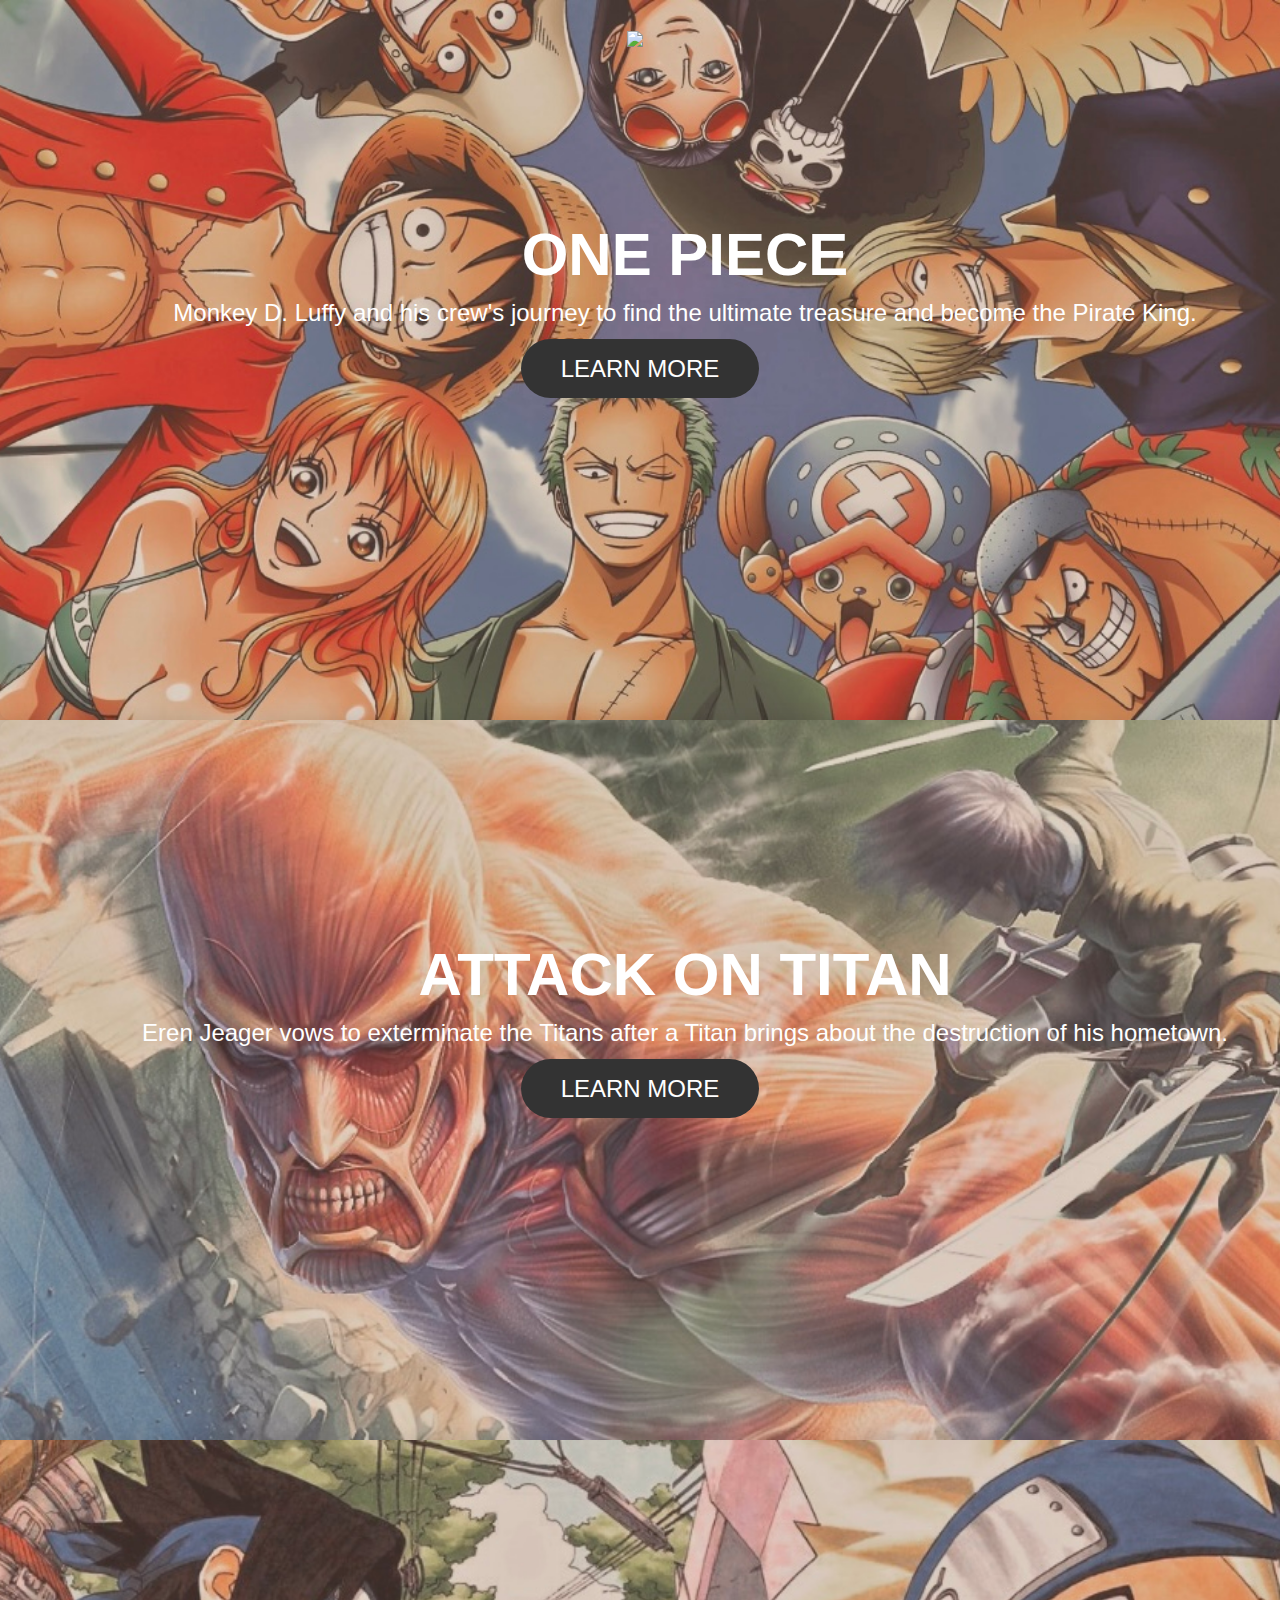
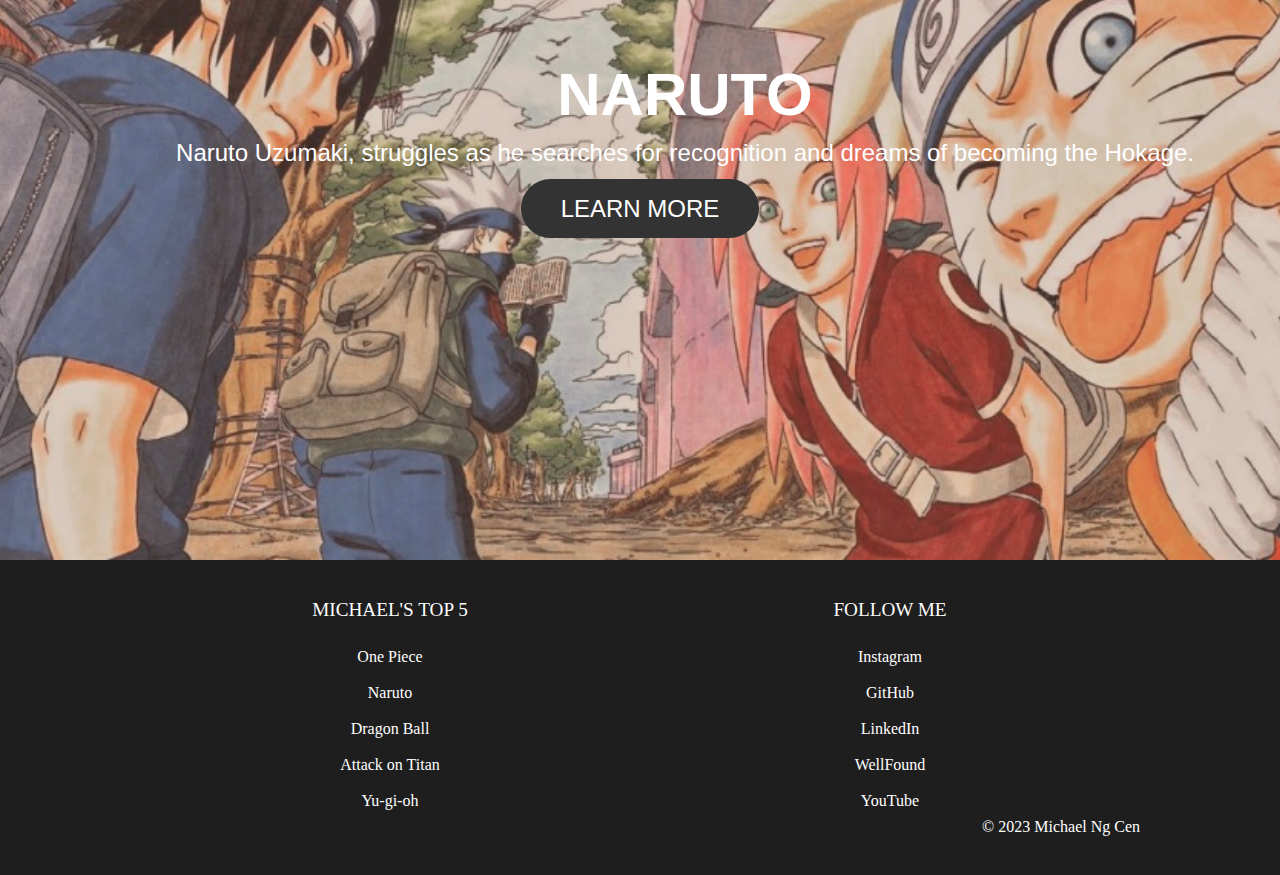
==== index.html @ c1fb8f48 "API" ====
<!DOCTYPE html>
<html lang="en">
  <head>
    <meta charset="UTF-8" />
    <meta http-equiv="X-UA-Compatible" content="IE=edge" />
    <meta name="viewport" content="width=device-width, initial-scale=1.0" />
    <title>Document</title>
    <script src="./anime.js"></script>
    <script src="./search.js"></script>
    <link rel="stylesheet" href="./anime.css" />
    <link rel="stylesheet" href="./cssReset.css" />
    <link
      rel="stylesheet"
      href="https://use.fontawesome.com/releases/v5.7.2/css/all.css"
      integrity="sha384-fnmOCqbTlWIlj8LyTjo7mOUStjsKC4pOpQbqyi7RrhN7udi9RwhKkMHpvLbHG9Sr"
      crossorigin="anonymous"
    />
  </head>
  <body>
    <div class="landing">
      <div class="landingBackground1">
        <div class="personal-logo-container">
          <a href="./index.html">
            <img src="./assets/kito.svg" id="personal-logo"
          /></a>
          <a href="./search.html" class="search__btn click">
            <i class="fas fa-search"></i>
          </a>
        </div>
        <div class="animeNameContainer">
          <h1 class="animeName">One Piece</h1>
          <div class="animeDesc">
            Monkey D. Luffy and his crew's journey to find the ultimate treasure
            and become the Pirate King.
          </div>
          <a
            href="https://myanimelist.net/anime/21/One_Piece"
            class="animeViewMore"
            >LEARN MORE</a
          >
        </div>
      </div>
      <div class="landingBackground2">
        <div class="animeNameContainer">
          <h1 class="animeName">Attack on Titan</h1>
          <div class="animeDesc">
            Eren Jeager vows to exterminate the Titans after a Titan brings
            about the destruction of his hometown.
          </div>
          <a
            href="https://myanimelist.net/anime/16498/Shingeki_no_Kyojin?q=attac&cat=anime"
            class="animeViewMore"
            >LEARN MORE</a
          >
        </div>
      </div>
      <div class="landingBackground3">
        <div class="animeNameContainer">
          <h1 class="animeName">Naruto</h1>
          <div class="animeDesc">
            Naruto Uzumaki, struggles as he searches for recognition and dreams
            of becoming the Hokage.
          </div>
          <a
            href="https://myanimelist.net/anime/20/Naruto?q=naruto&cat=anime"
            class="animeViewMore"
            >LEARN MORE</a
          >
        </div>
      </div>
    </div>
    <div class="footer">
      <div class="row">
        <div class="column">
          <h3>MICHAEL'S TOP 5</h3>
          <ul class="footerLinks">
            <li><a class="footerLink" href="https://myanimelist.net/anime/21/One_Piece">One Piece</a></li>
            <li><a class="footerLink" href="https://myanimelist.net/anime/20/Naruto?q=naruto&cat=anime">Naruto</a></li>
            <li><a class="footerLink" href="https://myanimelist.net/anime/813/Dragon_Ball_Z?q=dragon%20ball%20z&cat=anime">Dragon Ball</a></li>
            <li><a class="footerLink" href="https://myanimelist.net/anime/16498/Shingeki_no_Kyojin?q=attac&cat=anime">Attack on Titan</a></li>
            <li><a class="footerLink" href="https://myanimelist.net/anime/550/Yu%E2%98%86Gi%E2%98%86Oh?q=yu%20gi&cat=anime">Yu-gi-oh</a></li>
          </ul>
        </div>
        <div class="column">
          <h3>FOLLOW ME</h3>
          <ul class="footerLinks">
            <li><a class="footerLink" href="https://www.instagram.com/michaelngcen/?hl=en">Instagram</a></li>
            <li><a class="footerLink" href="https://github.com/MichaelNgCen">GitHub</a></li>
            <li><a class="footerLink" href="https://www.linkedin.com/in/michaelngcen/">LinkedIn</a></li>
            <li><a class="footerLink" href="https://wellfound.com/u/michael-ng-cen">WellFound</a></li>
            <li><a class="footerLink" href="https://www.youtube.com/channel/UC-G--J9SidloLpRsIN_dN7w">YouTube</a></li>
          </ul>
        </div>
      </div>
      <div class="row">
        <div class="column">
          <p>&copy; 2023 Michael Ng Cen</p>
        </div>
      </div>
    </div>
  </body>
</html>
---- anime.css ----
.landingBackground1 {
  background-position: center;
  background-repeat: no-repeat;
  background-size: cover;
  height: 80vh;
  width: auto;
  text-align: center;
  background-image: url(./assets/onePiece.jpg);
}

.landingBackground2 {
  background-position: center;
  background-repeat: no-repeat;
  background-size: cover;
  height: 80vh;
  width: auto;
  text-align: center;
  background-image: url(./assets/aot.jpg);
}

.landingBackground3 {
  background-position: center;
  background-repeat: no-repeat;
  background-size: cover;
  height: 80vh;
  width: auto;
  text-align: center;
  background-image: url(./assets/naruto.jpg);
}

.logoName {
  display: flex;
}

#personal-logo:hover {
  filter: invert(50%);
}

.personal-logo-container {
  display: flex;
  justify-content: center;
  align-items: center;
  height: 80px;
  position: fixed;
  top: 0;
  left: 0;
  right: 0;
  z-index: 9999;
}

#personal-logo {
  max-height: 60px;
  margin-right: 10px;
}

.search__btn {
  position: fixed;
  top: 20px;
  right: 50px;
  font-size: 1.2rem;
  color: #000;
  text-decoration: none;
  z-index: 9999;
}

@media screen and (max-width: 768px) {
  .personal-logo-container {
    height: 60px;
  }
  #personal-logo {
    max-height: 40px;
  }
}

.footer {
  background-color: #1e1e1e;
  color: #fff;
  padding: 40px 0;
}

.row {
  display: flex;
  flex-wrap: wrap;
  justify-content: center;
  align-items: center;
  margin: 0 auto;
  max-width: 1000px;
}

.column {
  flex-basis: 50%;
  text-align: center;
}

.column h3 {
  font-size: 1.2rem;
  margin-bottom: 20px;
}

.footerLinks {
  list-style: none;
  padding: 0;
  margin: 0;
  display: flex;
  flex-direction: column;
  justify-content: center;
}

.footerLinks li {
  margin: 10px 0;
}

.footerLink {
  color: #fff;
  text-decoration: none;
  font-size: 1rem;
}

.row:last-child {
  justify-content: flex-end;
}

.row:last-child .column {
  text-align: right;
}

@media screen and (max-width: 768px) {
  .column {
    flex-basis: 100%;
  }
}

.footerLink:hover {
  color: #20d760;
  transition: 300ms ease-in-out;
}

@media screen and (max-width: 768px) {
  .landingBackground1,
  .landingBackground2,
  .landingBackground3 {
    height: 400px;
  }

  .personal-logo-container {
    padding: 10px;
  }

  #personal-logo {
    width: 80px;
  }

  .animeName {
    font-size: 3rem;
  }

  .animeDesc {
    font-size: 1.2rem;
  }

  .animeViewMore {
    font-size: 1.2rem;
    padding: 0.8rem 1.6rem;
  }

  .column {
    flex-basis: 45%;
    margin-bottom: 2rem;
  }
}

@media screen and (max-width: 480px) {
  .landingBackground1,
  .landingBackground2,
  .landingBackground3 {
    height: 300px;
  }

  .personal-logo-container {
    padding: 10px;
    flex-wrap: wrap;
  }

  #personal-logo {
    width: 60px;
    margin-bottom: 10px;
  }
}

.animeNameContainer {
  border-radius: 10px;
  text-align: center;
  height: 80vh;
  width: auto;
  box-shadow: 0px 0px 20px rgba(0, 0, 0, 0.1);
}

.animeName {
  font-family: "Montserrat", sans-serif;
  font-size: 4rem;
  font-weight: 800;
  margin-bottom: 1rem;
  text-transform: uppercase;
  color: white;
}

.animeDesc {
  font-family: "Open Sans", sans-serif;
  font-size: 1.5rem;
  color: white;
  margin-bottom: 2rem;
}

.animeViewMore {
  background-color: #333;
  border: none;
  border-radius: 30px;
  color: #fff;
  font-family: "Montserrat", sans-serif;
  font-size: 1.5rem;
  padding: 1rem 2.5rem;
  text-decoration: none;
  transition: all 0.3s ease-in-out;
}

.animeViewMore:hover {
  background-color: #fff;
  color: #333;
}

.fas {
  color: #fff;
  font-size: 1.5rem;
  margin-right: 1rem;
}

.fas:hover {
  color: #1e1e1e;
  transition: 300ms ease-in-out;
}

@media screen and (max-width: 600px) {
  .animeDesc {
    display: none;
  }

  .animeViewMore {
    font-size: 1.2rem;
    padding: 0.8rem 1.6rem;
  }

  .animeName {
    font-size: 3rem;
  }

  .animeNameContainer {
    padding-top: 10rem;
  }
}
---- cssReset.css ----
/* http://meyerweb.com/eric/tools/css/reset/ 
   v2.0 | 20110126
   License: none (public domain)
*/

html,
body,
div,
span,
applet,
object,
iframe,
h1,
h2,
h3,
h4,
h5,
h6,
p,
blockquote,
pre,
a,
abbr,
acronym,
address,
big,
cite,
code,
del,
dfn,
em,
img,
ins,
kbd,
q,
s,
samp,
small,
strike,
strong,
sub,
sup,
tt,
var,
b,
u,
i,
center,
dl,
dt,
dd,
ol,
ul,
li,
fieldset,
form,
label,
legend,
table,
caption,
tbody,
tfoot,
thead,
tr,
th,
td,
article,
aside,
canvas,
details,
embed,
figure,
figcaption,
footer,
header,
hgroup,
menu,
nav,
output,
ruby,
section,
summary,
time,
mark,
audio,
video {
  margin: 0;
  padding: 0;
  border: 0;
  font-size: 100%;
  font: inherit;
  vertical-align: baseline;
}
/* HTML5 display-role reset for older browsers */
article,
aside,
details,
figcaption,
figure,
footer,
header,
hgroup,
menu,
nav,
section {
  display: block;
}
body {
  line-height: 1;
}
ol,
ul {
  list-style: none;
}
blockquote,
q {
  quotes: none;
}
blockquote:before,
blockquote:after,
q:before,
q:after {
  content: "";
  content: none;
}
table {
  border-collapse: collapse;
  border-spacing: 0;
}


@media (min-width: 768px) {
	.animeName {
	  font-size: 3.75rem;
	  padding-top: 25vh;
	  padding-left: 10vh;
	}
  
	.animeDesc {
	  font-size: 1.5rem;
	  margin-top: 1rem;
	  padding-left: 10vh;
	}
  }
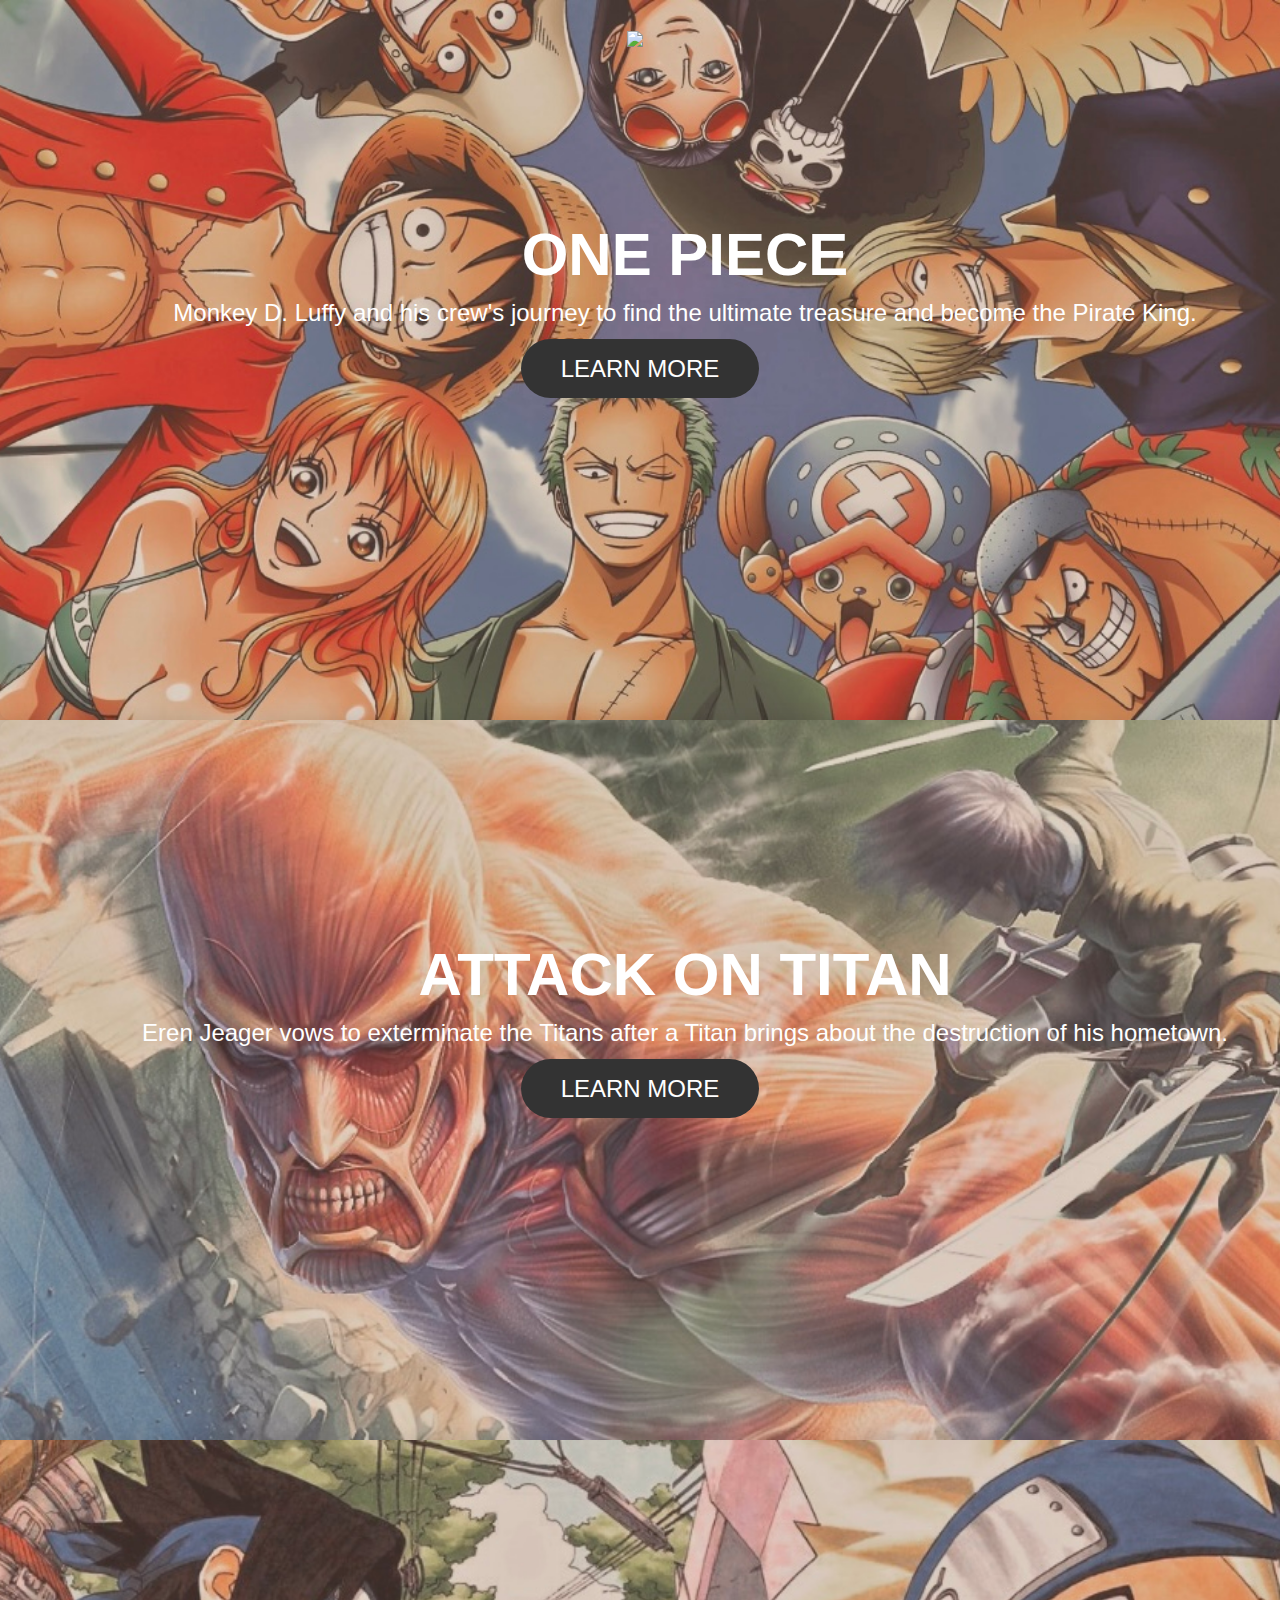
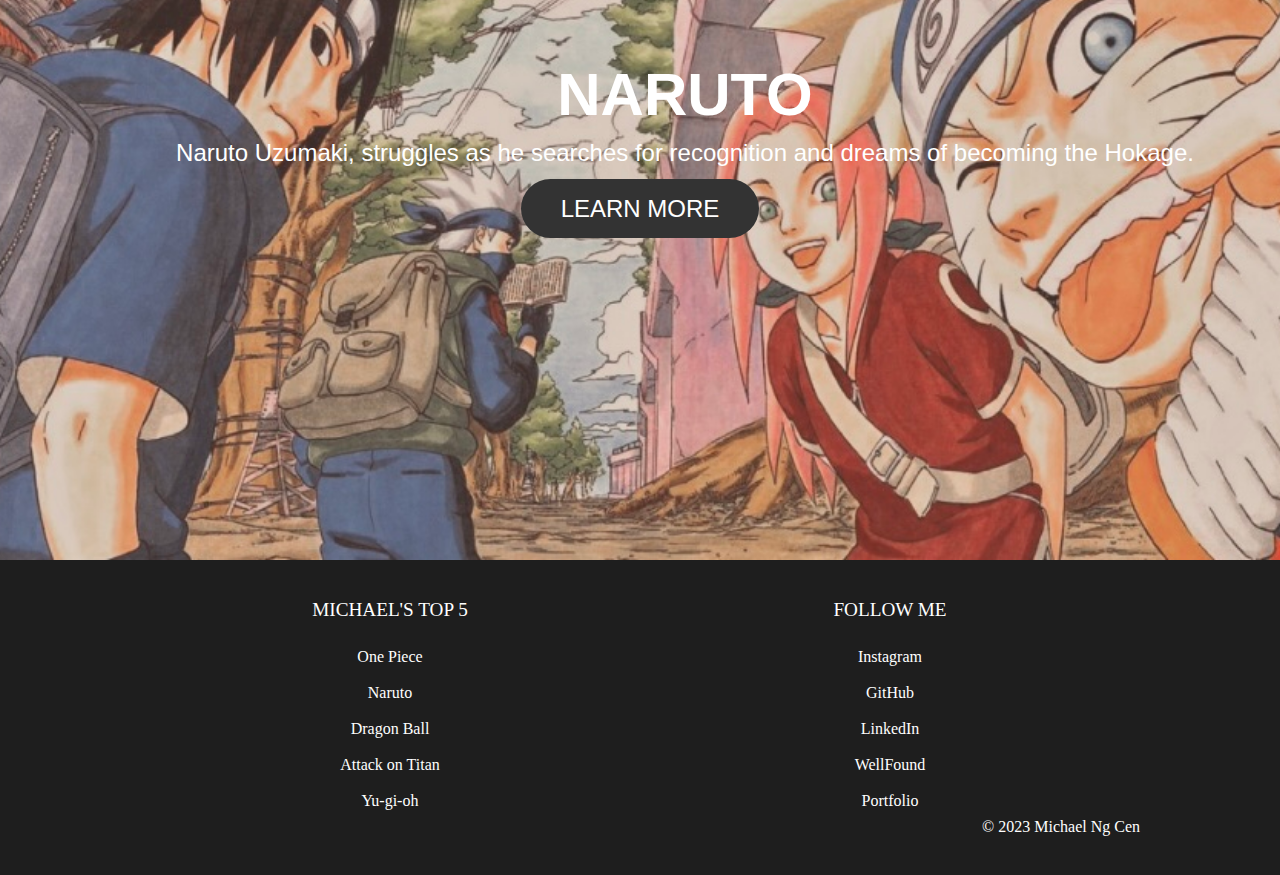
==== commit 1f506208: "change link" ====
--- a/index.html
+++ b/index.html
@@ -4,11 +4,12 @@
     <meta charset="UTF-8" />
     <meta http-equiv="X-UA-Compatible" content="IE=edge" />
     <meta name="viewport" content="width=device-width, initial-scale=1.0" />
-    <title>Document</title>
+    <title>KITO</title>
     <script src="./anime.js"></script>
     <script src="./search.js"></script>
     <link rel="stylesheet" href="./anime.css" />
     <link rel="stylesheet" href="./cssReset.css" />
+    <link rel="icon" type="image/x-icon" href="/assets/favicon.ico">
     <link
       rel="stylesheet"
       href="https://use.fontawesome.com/releases/v5.7.2/css/all.css"
@@ -88,7 +89,7 @@
             <li><a class="footerLink" href="https://github.com/MichaelNgCen">GitHub</a></li>
             <li><a class="footerLink" href="https://www.linkedin.com/in/michaelngcen/">LinkedIn</a></li>
             <li><a class="footerLink" href="https://wellfound.com/u/michael-ng-cen">WellFound</a></li>
-            <li><a class="footerLink" href="https://www.youtube.com/channel/UC-G--J9SidloLpRsIN_dN7w">YouTube</a></li>
+            <li><a class="footerLink" href="https://www.michaelngcen.com">Portfolio</a></li>
           </ul>
         </div>
       </div>
